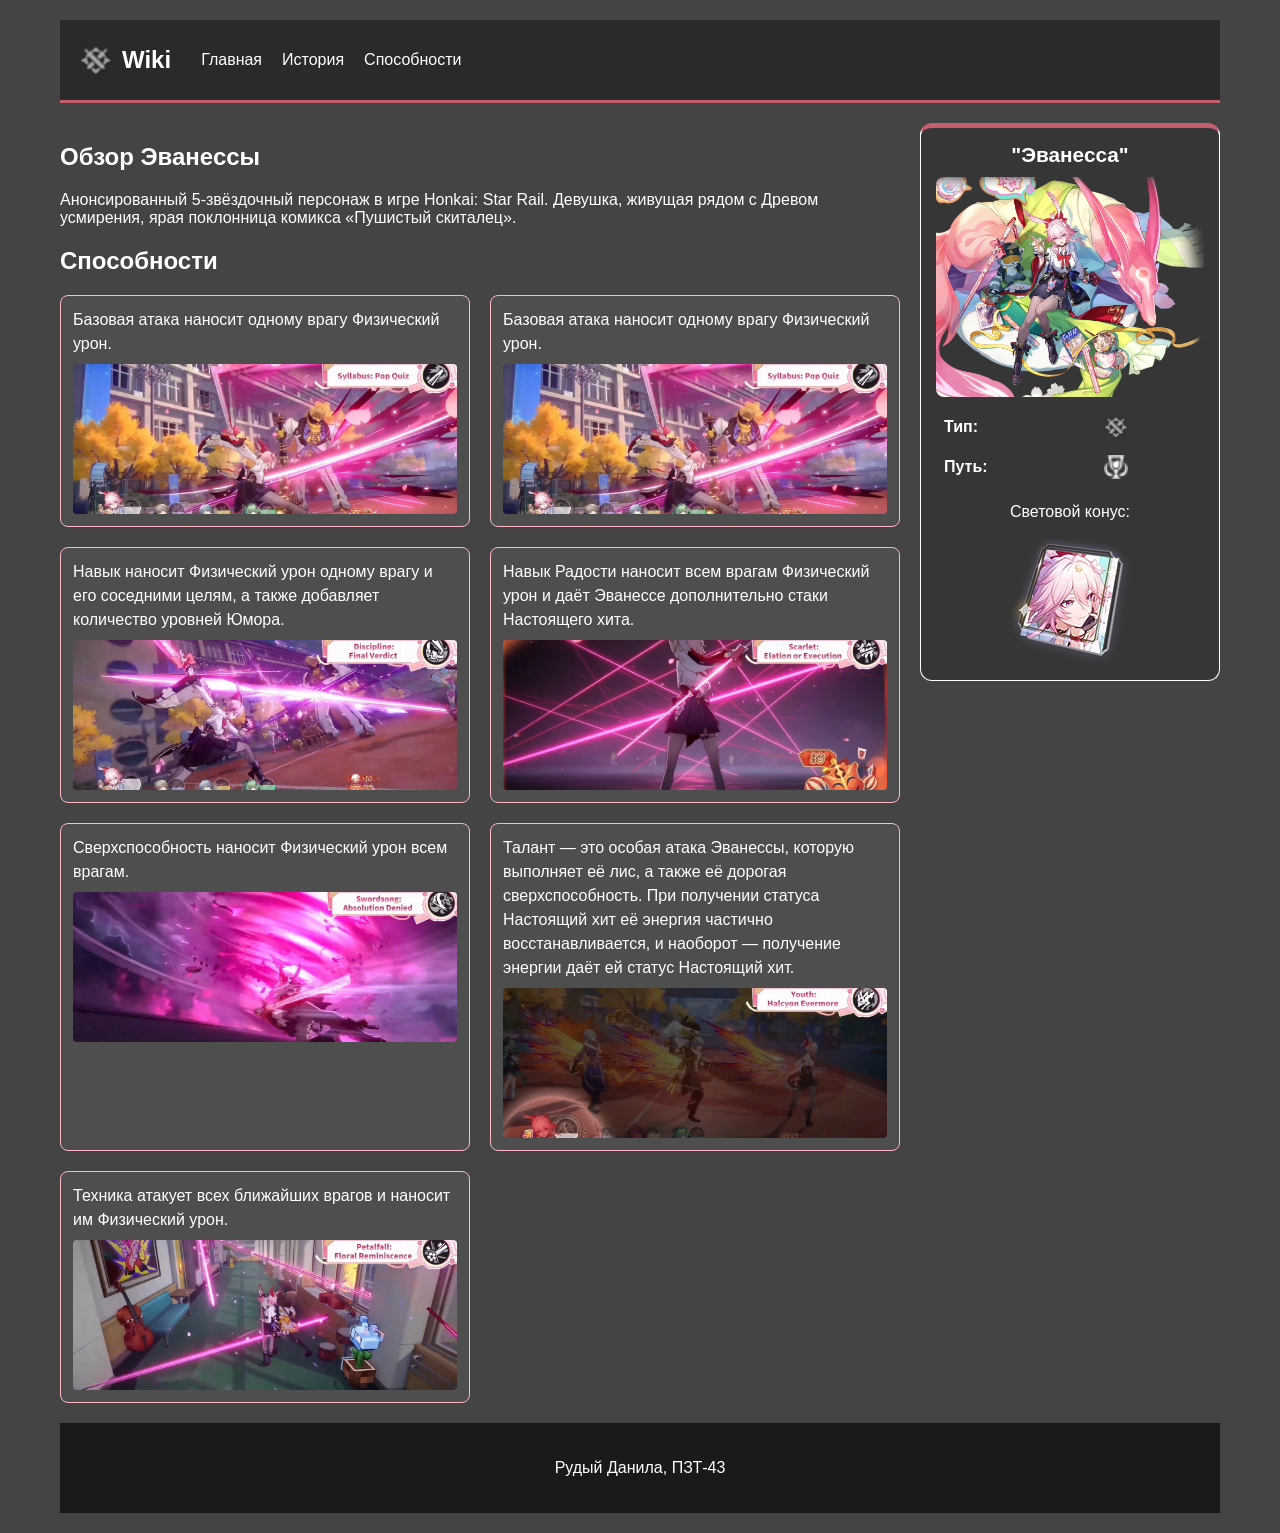
==== ЛР7/index.html @ 776ddae5 "ЛР7" ====
<!DOCTYPE html>
<html lang="ru">

<head>
    <meta charset="UTF-8">
    <meta name="viewport" content="width=device-width, initial-scale=1.0">
    <title>Wiki</title>
    <link rel="stylesheet" href="style.css">
<base target="_blank">
</head>

<body>
    <div class="wiki-container">
        <header class="main-header">
            <div class="logo">
                <img src="content/icons/destruction.png" alt="Logo" class="header-logo">
                <span>Wiki</span>
            </div>
            <nav class="main-nav">
                <ul>
                    <li><a href="#">Главная</a></li>
                    <li><a href="#">История</a></li>
                    <li><a href="#">Способности</a></li>
                </ul>
            </nav>
        </header>

        <main class="wiki-main">
            <h2>Обзор Эванессы</h2>
            <p>Анонсированный 5-звёздочный персонаж в игре Honkai: Star Rail. Девушка, живущая рядом с Древом усмирения,
                ярая поклонница комикса «Пушистый скиталец».</p>

            <h2>Способности</h2>
            <section class="skills-grid">
                <div class="skill-card">
                    <p>Базовая атака наносит одному врагу Физический урон.</p>
                    <div class="showcase-images"><img src="content/skill-showcase/basic.png" alt="Базовая атака"></div>
                </div>
                <div class="skill-card">
                    <p>Базовая атака наносит одному врагу Физический урон.</p>
                    <div class="showcase-images"><img src="content/skill-showcase/basic.png" alt="Базовая атака"></div>
                </div>
                <div class="skill-card">
                    <p>Навык наносит Физический урон одному врагу и его соседними целям, а также добавляет количество
                        уровней Юмора.</p>
                    <div class="showcase-images"><img src="content/skill-showcase/skill.png" alt="Навык"></div>
                </div>
                <div class="skill-card">
                    <p>Навык Радости наносит всем врагам Физический урон и даёт Эванессе дополнительно стаки Настоящего
                        хита.</p>
                    <div class="showcase-images"><img src="content/skill-showcase/elationskill.png" alt="Навык Радости"></div>
                </div>
                <div class="skill-card">
                    <p>Сверхспособность наносит Физический урон всем врагам.</p>
                    <div class="showcase-images"><img src="content/skill-showcase/ultimate.png" alt="Сверхспособность"></div>
                </div>
                <div class="skill-card">
                    <p>Талант — это особая атака Эванессы, которую выполняет её лис, а также её дорогая
                        сверхспособность. При получении статуса Настоящий хит её энергия частично восстанавливается, и
                        наоборот — получение энергии даёт ей статус Настоящий хит.</p>
                    <div class="showcase-images"><img src="content/skill-showcase/talent.png" alt="Талант"></div>
                </div>
                <div class="skill-card">
                    <p>Техника атакует всех ближайших врагов и наносит им Физический урон. </p>
                    <div class="showcase-images"><img src="content/skill-showcase/technique.png" alt="Техника"></div>
                </div>
            </section>
        </main>

        <aside class="wiki-infobox">
            <div class="infobox-title">"Эванесса"</div>
            <div class="infobox-image">
                <img src="content/evanescia.png" alt="Эванесса">
            </div>
            <table class="infobox-table">
                <tr>
                    <th>Тип:</th>
                    <td><img src="content/icons/destruction.png" alt="Разрушение" class="type-icon"></td>
                </tr>
                <tr>
                    <th>Путь:</th>
                    <td><img src="content/icons/elation.jpg" alt="Радость" class="type-icon"></td>
                </tr>
            </table>
            <p style="text-align: center;">Световой конус:</p>
            <img src="content/lightcone.png" alt="Конус Эванессы" class="lightcone">
        </aside>

        <footer class="main-footer">
            <p>Рудый Данила, ПЗТ-43</p>
        </footer>
    </div>
</body>

</html>
---- ЛР7/style.css ----
:root {
    --sakura-pink: #ffb7c5;
    --cherry-red: #c45d6d;
    --wiki-bg: #444444;
    --wiki-border: #ffffff;
}

* {
    box-sizing: border-box;
}

body {
    background-color: var(--wiki-bg);
    color: white;
    margin: 0;
    font-family: sans-serif;
}

header {
    grid-area: head;
}

main {
    grid-area: content;
}

aside {
    grid-area: info;
}

footer {
    grid-area: foot;
}

.wiki-container {
    display: grid;
    grid-template-areas:
        "head head"
        "content info"
        "foot foot";
    grid-template-columns: 1fr 300px;
    grid-template-rows: auto 1fr auto;
    grid-gap: 20px;
    max-width: 1200px;
    margin: 0 auto;
    padding: 20px;
    min-height: 100vh;
    justify-items: stretch;
    align-items: start;
}

.main-header {
    grid-column: 1 / -1;
    background-color: #2a2a2a;
    display: flex;
    align-items: center;
    padding: 15px 20px;
    border-bottom: 3px solid var(--cherry-red);
}

.logo {
    display: flex;
    align-items: center;
    gap: 10px;
    font-size: 1.5rem;
    font-weight: bold;
}

.header-logo {
    width: 32px;
    height: 32px;
}

.wiki-infobox {
    align-self: start;
    border: 1px solid var(--wiki-border);
    border-top: 5px solid var(--cherry-red);
    padding: 15px;
    border-radius: 12px;
    background: rgba(0, 0, 0, 0.2);
}

.infobox-title {
    text-align: center;
    font-size: 1.3rem;
    font-weight: bold;
    margin-bottom: 10px;
}

.infobox-image img {
    max-width: 100%;
    display: block;
    margin: 10px auto;
    border-radius: 8px;
}

.infobox-table {
    width: 100%;
    border-collapse: collapse;
    margin: 10px 0;
}

.infobox-table th,
.infobox-table td {
    padding: 8px;
    text-align: left;
}

.type-icon {
    width: 24px;
    height: 24px;
    vertical-align: middle;
}

.lightcone {
    max-width: 100%;
    display: block;
    margin: 0 auto;
    border-radius: 8px;
}

.main-footer {
    grid-column: 1 / -1;
    background-color: #1a1a1a;
    padding: 20px;
    text-align: center;
}

.main-nav ul {
    display: flex;
    list-style: none;
    gap: 20px;
    margin-left: 30px;
    padding: 0;
}

.main-nav a {
    color: white;
    text-decoration: none;
    transition: color 0.2s;
}

.main-nav a:hover {
    color: var(--sakura-pink);
}

.skills-grid {
    display: grid;
    grid-template-columns: repeat(auto-fit, minmax(300px, 1fr));
    grid-gap: 20px;
    margin-top: 20px;
}

.skill-card {
    border: 1px solid var(--sakura-pink);
    padding: 12px;
    background: rgba(255, 255, 255, 0.05);
    border-radius: 8px;
    display: flex;
    flex-direction: column;
    gap: 8px;
    transition: transform 0.2s, background 0.2s;
}

.skill-card:hover {
    transform: translateY(-3px);
    background: rgba(255, 255, 255, 0.1);
}

.skill-card p {
    margin: 0;
    line-height: 1.5;
}

.showcase-images {
    width: 100%;
}

.showcase-images img {
    width: 100%;
    height: 150px;
    object-fit: cover;
    border-radius: 4px;
    display: block;
}

/* Планшет */
@media (max-width: 1024px) {
    .wiki-container {
        grid-template-columns: 1fr 260px;
        padding: 15px;
        grid-gap: 15px;
    }

    .main-header {
        padding: 12px 15px;
    }

    .main-nav ul {
        margin-left: 20px;
        gap: 15px;
    }

    .skills-grid {
        grid-template-columns: repeat(2, 1fr);
        grid-gap: 15px;
    }

    .skill-card {
        padding: 10px;
    }

    .showcase-images img {
        height: 130px;
    }

    .wiki-infobox {
        padding: 12px;
    }
}

/* Телефон */
@media (max-width: 768px) {
    .wiki-container {
        grid-template-areas:
            "head"
            "info"
            "content"
            "foot";
        grid-template-columns: 1fr;
        grid-template-rows: auto auto 1fr auto;
        padding: 10px;
        grid-gap: 15px;
    }

    .main-header {
        flex-direction: column;
        align-items: flex-start;
        padding: 12px 15px;
    }

    .main-nav ul {
        margin-left: 0;
        margin-top: 10px;
        gap: 12px;
        flex-wrap: wrap;
    }

    .wiki-infobox {
        max-width: 400px;
        margin: 0 auto;
        width: 100%;
    }

    .skills-grid {
        grid-template-columns: 1fr;
        grid-gap: 12px;
        margin-top: 15px;
    }

    .skill-card {
        padding: 12px;
        flex-direction: row;
        align-items: flex-start;
        gap: 12px;
    }

    .skill-card p {
        flex: 1;
        font-size: 0.95rem;
    }

    .showcase-images {
        flex-shrink: 0;
        width: 120px;
    }

    .showcase-images img {
        height: 90px;
        border-radius: 6px;
    }

    h2 {
        font-size: 1.4rem;
    }

    .infobox-title {
        font-size: 1.2rem;
    }
}

/* Маленькие телефоны */
@media (max-width: 480px) {
    .wiki-container {
        padding: 8px;
        grid-gap: 10px;
    }

    .main-header {
        padding: 10px 12px;
    }

    .logo {
        font-size: 1.2rem;
    }

    .header-logo {
        width: 28px;
        height: 28px;
    }

    .main-nav ul {
        gap: 10px;
        font-size: 0.9rem;
    }

    .main-nav a {
        padding: 4px 0;
    }

    .skills-grid {
        grid-gap: 10px;
        margin-top: 12px;
    }

    .skill-card {
        padding: 10px;
        gap: 10px;
    }

    .skill-card p {
        font-size: 0.9rem;
    }

    .showcase-images {
        width: 100px;
    }

    .showcase-images img {
        height: 80px;
    }

    h2 {
        font-size: 1.2rem;
        margin-top: 12px;
        margin-bottom: 8px;
    }

    .wiki-main > p {
        font-size: 0.95rem;
        line-height: 1.5;
    }

    .infobox-table th,
    .infobox-table td {
        padding: 6px;
        font-size: 0.9rem;
    }

    .main-footer {
        padding: 12px;
        font-size: 0.9rem;
    }
}
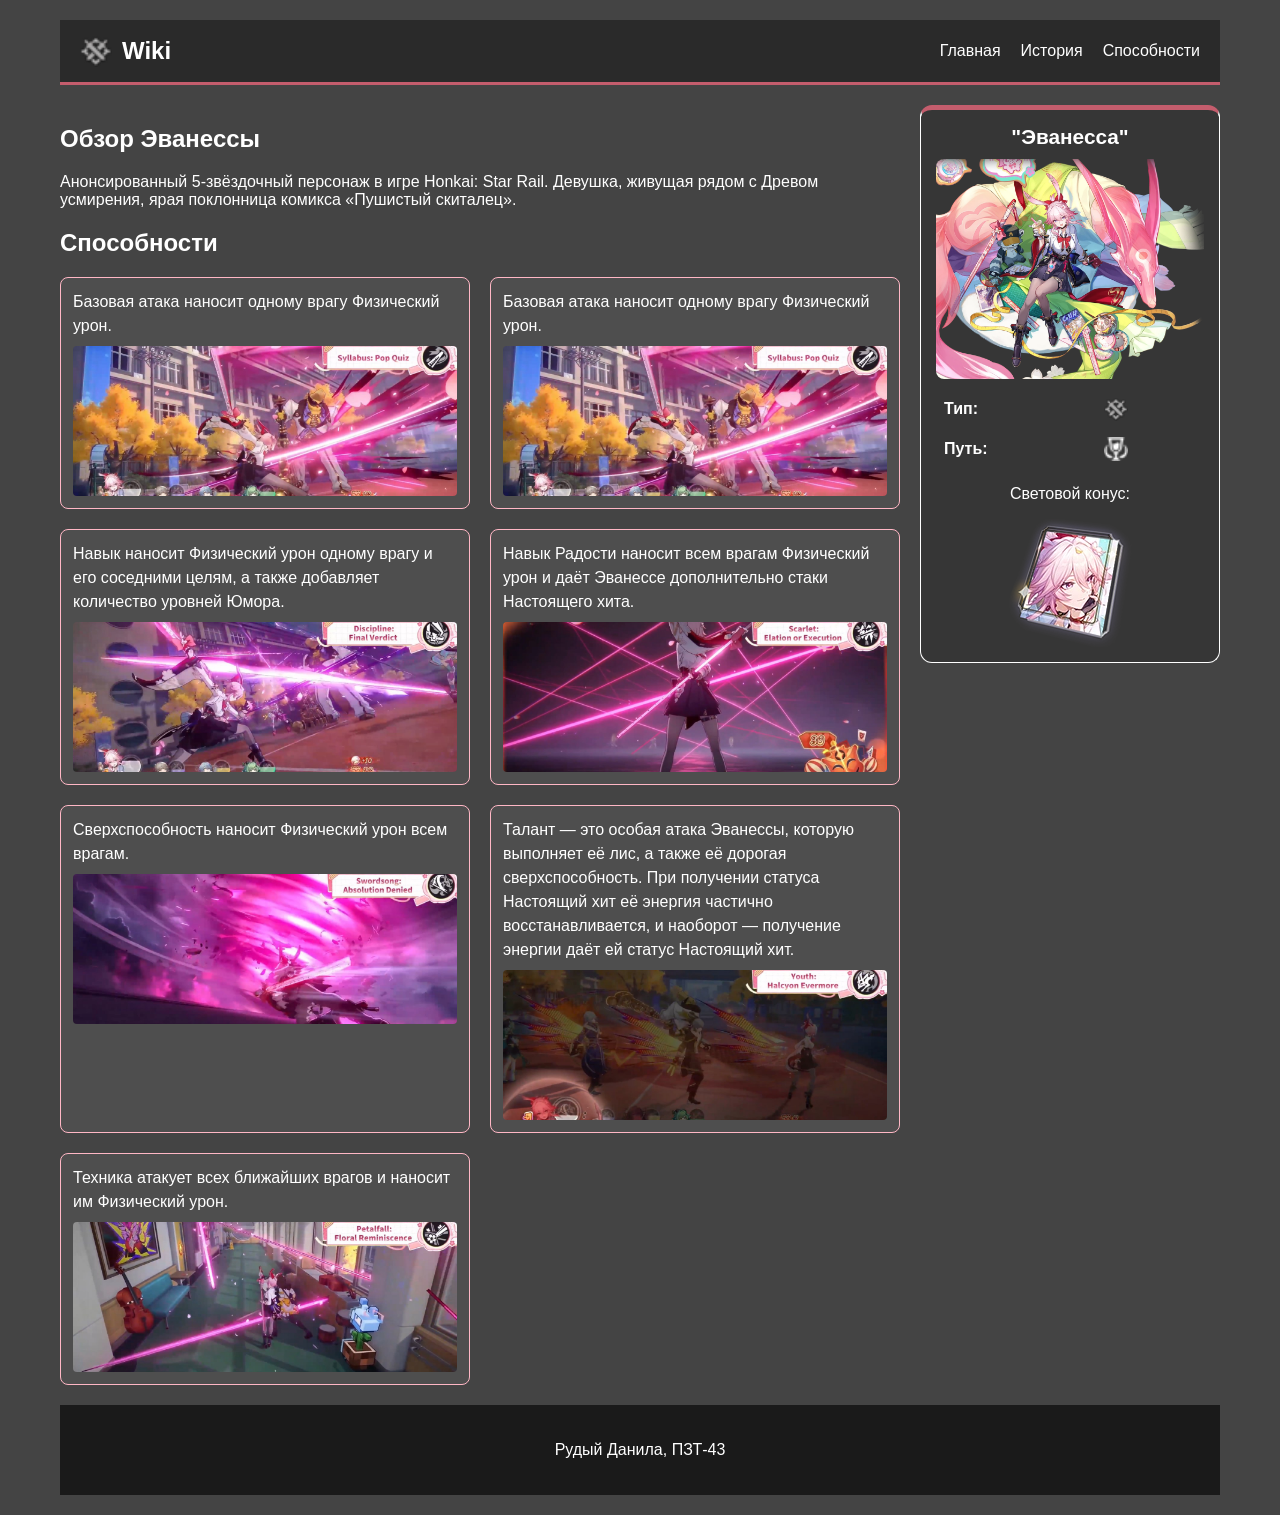
==== commit 45aa25d7: "ЛР7 и ИДЗ" ====
--- a/ЛР7/index.html
+++ b/ЛР7/index.html
@@ -16,7 +16,12 @@
                 <img src="content/icons/destruction.png" alt="Logo" class="header-logo">
                 <span>Wiki</span>
             </div>
-            <nav class="main-nav">
+            <button class="burger-btn" aria-label="Открыть меню" aria-expanded="false" aria-controls="main-nav">
+                <span></span>
+                <span></span>
+                <span></span>
+            </button>
+            <nav class="main-nav" id="main-nav">
                 <ul>
                     <li><a href="#">Главная</a></li>
                     <li><a href="#">История</a></li>
@@ -90,6 +95,26 @@
             <p>Рудый Данила, ПЗТ-43</p>
         </footer>
     </div>
+
+    <script>
+        const burgerBtn = document.querySelector('.burger-btn');
+        const mainNav = document.getElementById('main-nav');
+
+        burgerBtn.addEventListener('click', () => {
+            const isExpanded = burgerBtn.getAttribute('aria-expanded') === 'true';
+            burgerBtn.setAttribute('aria-expanded', !isExpanded);
+            mainNav.classList.toggle('nav-open');
+            burgerBtn.classList.toggle('burger-active');
+        });
+
+        document.querySelectorAll('.main-nav a').forEach(link => {
+            link.addEventListener('click', () => {
+                burgerBtn.setAttribute('aria-expanded', 'false');
+                mainNav.classList.remove('nav-open');
+                burgerBtn.classList.remove('burger-active');
+            });
+        });
+    </script>
 </body>
 
 </html>
--- a/ЛР7/style.css
+++ b/ЛР7/style.css
@@ -54,8 +54,10 @@
     background-color: #2a2a2a;
     display: flex;
     align-items: center;
+    justify-content: space-between;
     padding: 15px 20px;
     border-bottom: 3px solid var(--cherry-red);
+    position: relative;
 }
 
 .logo {
@@ -69,6 +71,48 @@
 .header-logo {
     width: 32px;
     height: 32px;
+}
+
+.burger-btn {
+    display: none;
+    flex-direction: column;
+    justify-content: center;
+    align-items: center;
+    width: 40px;
+    height: 40px;
+    background: transparent;
+    border: 2px solid var(--sakura-pink);
+    border-radius: 8px;
+    cursor: pointer;
+    gap: 5px;
+    padding: 8px;
+    transition: background 0.2s, border-color 0.2s;
+}
+
+.burger-btn:hover {
+    background: rgba(255, 183, 197, 0.1);
+    border-color: var(--cherry-red);
+}
+
+.burger-btn span {
+    display: block;
+    width: 100%;
+    height: 2px;
+    background-color: var(--sakura-pink);
+    border-radius: 2px;
+    transition: transform 0.3s, opacity 0.3s;
+}
+
+.burger-btn.burger-active span:nth-child(1) {
+    transform: translateY(7px) rotate(45deg);
+}
+
+.burger-btn.burger-active span:nth-child(2) {
+    opacity: 0;
+}
+
+.burger-btn.burger-active span:nth-child(3) {
+    transform: translateY(-7px) rotate(-45deg);
 }
 
 .wiki-infobox {
@@ -130,7 +174,7 @@
     display: flex;
     list-style: none;
     gap: 20px;
-    margin-left: 30px;
+    margin: 0;
     padding: 0;
 }
 
@@ -196,9 +240,37 @@
         padding: 12px 15px;
     }
 
+    .burger-btn {
+        display: flex;
+    }
+
+    .main-nav {
+        position: absolute;
+        top: 100%;
+        left: 0;
+        right: 0;
+        background-color: #2a2a2a;
+        border-bottom: 3px solid var(--cherry-red);
+        max-height: 0;
+        overflow: hidden;
+        transition: max-height 0.3s ease, padding 0.3s ease;
+        z-index: 100;
+    }
+
+    .main-nav.nav-open {
+        max-height: 300px;
+        padding: 15px 20px;
+    }
+
     .main-nav ul {
-        margin-left: 20px;
-        gap: 15px;
+        flex-direction: column;
+        gap: 12px;
+    }
+
+    .main-nav a {
+        display: block;
+        padding: 8px 0;
+        font-size: 1.1rem;
     }
 
     .skills-grid {
@@ -234,16 +306,15 @@
     }
 
     .main-header {
-        flex-direction: column;
-        align-items: flex-start;
         padding: 12px 15px;
     }
 
-    .main-nav ul {
-        margin-left: 0;
-        margin-top: 10px;
-        gap: 12px;
-        flex-wrap: wrap;
+    .main-nav.nav-open {
+        padding: 12px 15px;
+    }
+
+    .main-nav a {
+        font-size: 1rem;
     }
 
     .wiki-infobox {
@@ -309,13 +380,32 @@
         height: 28px;
     }
 
-    .main-nav ul {
-        gap: 10px;
-        font-size: 0.9rem;
+    .burger-btn {
+        width: 36px;
+        height: 36px;
+        gap: 4px;
+        padding: 6px;
+    }
+
+    .burger-btn span {
+        height: 2px;
+    }
+
+    .burger-btn.burger-active span:nth-child(1) {
+        transform: translateY(6px) rotate(45deg);
+    }
+
+    .burger-btn.burger-active span:nth-child(3) {
+        transform: translateY(-6px) rotate(-45deg);
+    }
+
+    .main-nav.nav-open {
+        padding: 10px 12px;
     }
 
     .main-nav a {
-        padding: 4px 0;
+        font-size: 0.95rem;
+        padding: 6px 0;
     }
 
     .skills-grid {
